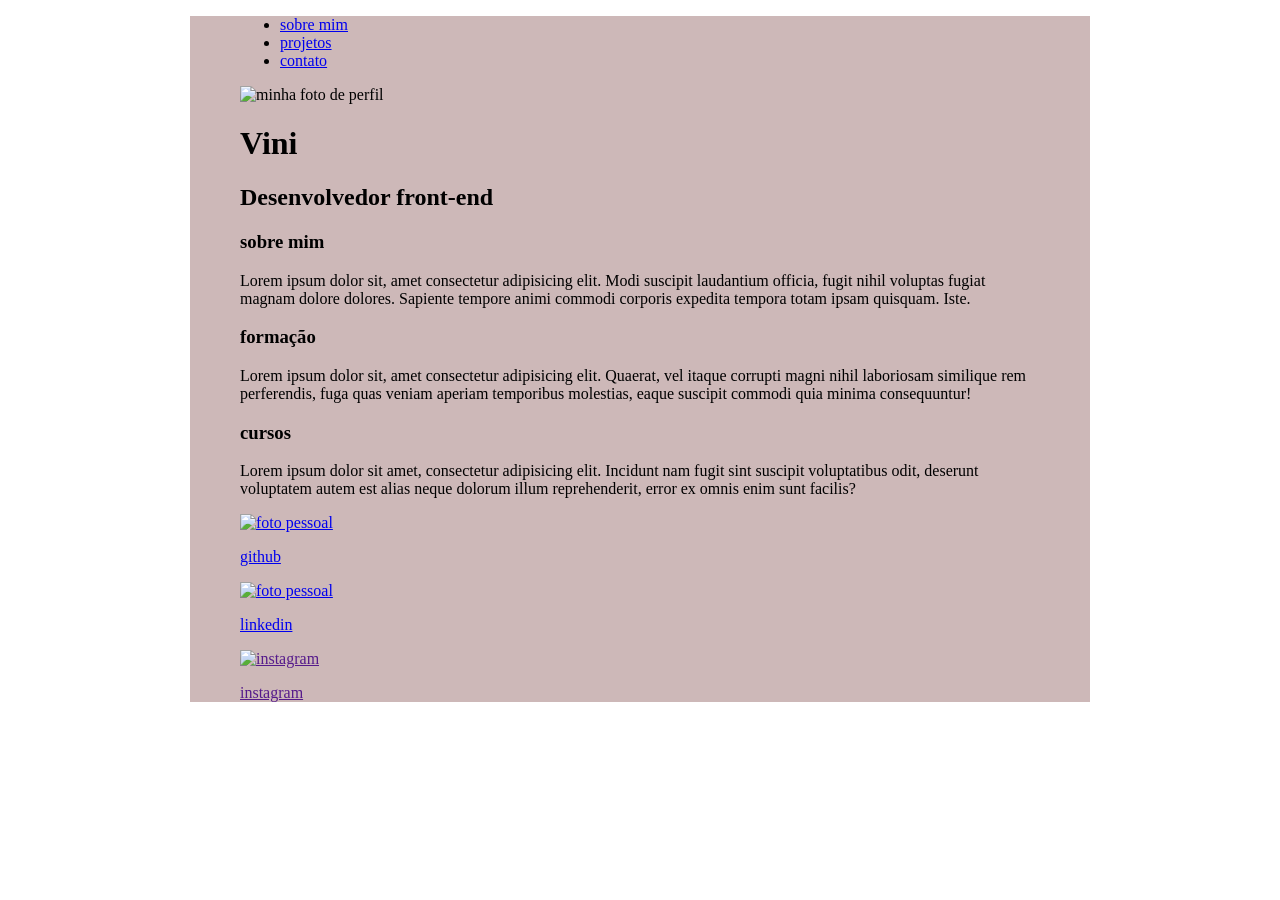
==== index.html @ 23522cec "aula dia 9" ====
<!DOCTYPE html>
<html lang="pt-br">
<head>
    <meta charset="UTF-8">
    <meta name="viewport" content="width=device-width, initial-scale=1.0">
    <title>meu portifólio</title>
<link rel="stylesheet" href="styles.css/style.css" />
</head>
<body>

    <div class="pagina">

        <nav>
            <ul class="menu-links">
                <li>
                    <a href="index.html">sobre mim</a>
                </li>
                <li>
                    <a href="projeto.html">projetos</a>
                </li>
                <li>
                    <a href="contato.html">contato</a>
                </li>
            </ul>
        </nav>
        
        <header id="cabeçalho-perfil">
            <div class="centralizado">
                <img src="" alt="minha foto de perfil">
            </div>
            <h1>Vini</h1>
            <H2>Desenvolvedor front-end</H2>
        </header>

        <main id="conteudo-principal">
            <section id="sobre mim">
                <h3>sobre mim</h3>
                <p>Lorem ipsum dolor sit, amet consectetur adipisicing elit. Modi suscipit laudantium officia, fugit nihil voluptas fugiat magnam dolore dolores. Sapiente tempore animi commodi corporis expedita tempora totam ipsam quisquam. Iste.</p>
            </section>
            <section id="formacao">
                <h3>formação</h3>
                <p>Lorem ipsum dolor sit, amet consectetur adipisicing elit. Quaerat, vel itaque corrupti magni nihil laboriosam similique rem perferendis, fuga quas veniam aperiam temporibus molestias, eaque suscipit commodi quia minima consequuntur!</p>
            </section>
            <section>
            <h3>cursos</h3>
            <p>Lorem ipsum dolor sit amet, consectetur adipisicing elit. Incidunt nam fugit sint suscipit voluptatibus odit, deserunt voluptatem autem est alias neque dolorum illum reprehenderit, error ex omnis enim sunt facilis?</p>
            </section>
            </main>

            <footer id="rodape-social">
                <a class="link-social" href="https://github.com/V1NN1B10" target="_blank" rel="noopener noreferrer">
                    <img src="" alt="foto pessoal">
                    <p>github</p>
                </a>
                  <a class="link-social" href="www.linkedin.com/in/viniciusalmeidareis" target="_blank" rel="noopener noreferrer">
                    <img src="" alt="foto pessoal">
                    <p>linkedin</p>
                </a>
                  <a class="link-social" href="" target="_blank" rel="noopener noreferrer">
                    <img src="" alt="instagram">
                    <p>instagram</p>
                </a>
            </footer>
    </div>  
</body>
</html>
---- styles.css/style.css ----
/*variaveis globais*/

:root{
    --cor-fundo:#0d0d0d;
    --cor-texto:#f2f2f2;
    --texto-suave:#b3b3b3;
    --cor-destaque:#5BBE42;
    --cor-destaque-escuro: #3f8c2e;
    --cor-borda: #2a2a2a;
    --fonte-principal: 'Poppins', Arial, Helvetica, sans-serif;
    --raio-padrao: 10px;
    --espaco-padrao: 16px;
    --transicao-padrao: 02.s ease-in-out;
}

@import url('https://fonts.googleapis.com/css2?family=Poppins:wght@400;500;600;700&display=swap');

*{
    box-sizing: border-box;
}

/*ESTILIZANDO O INDEX*/
.pagina{
    width: 900px;
    margin: 0 auto;
    padding: 0 50px;
    background-color: #cdb8b8;
}
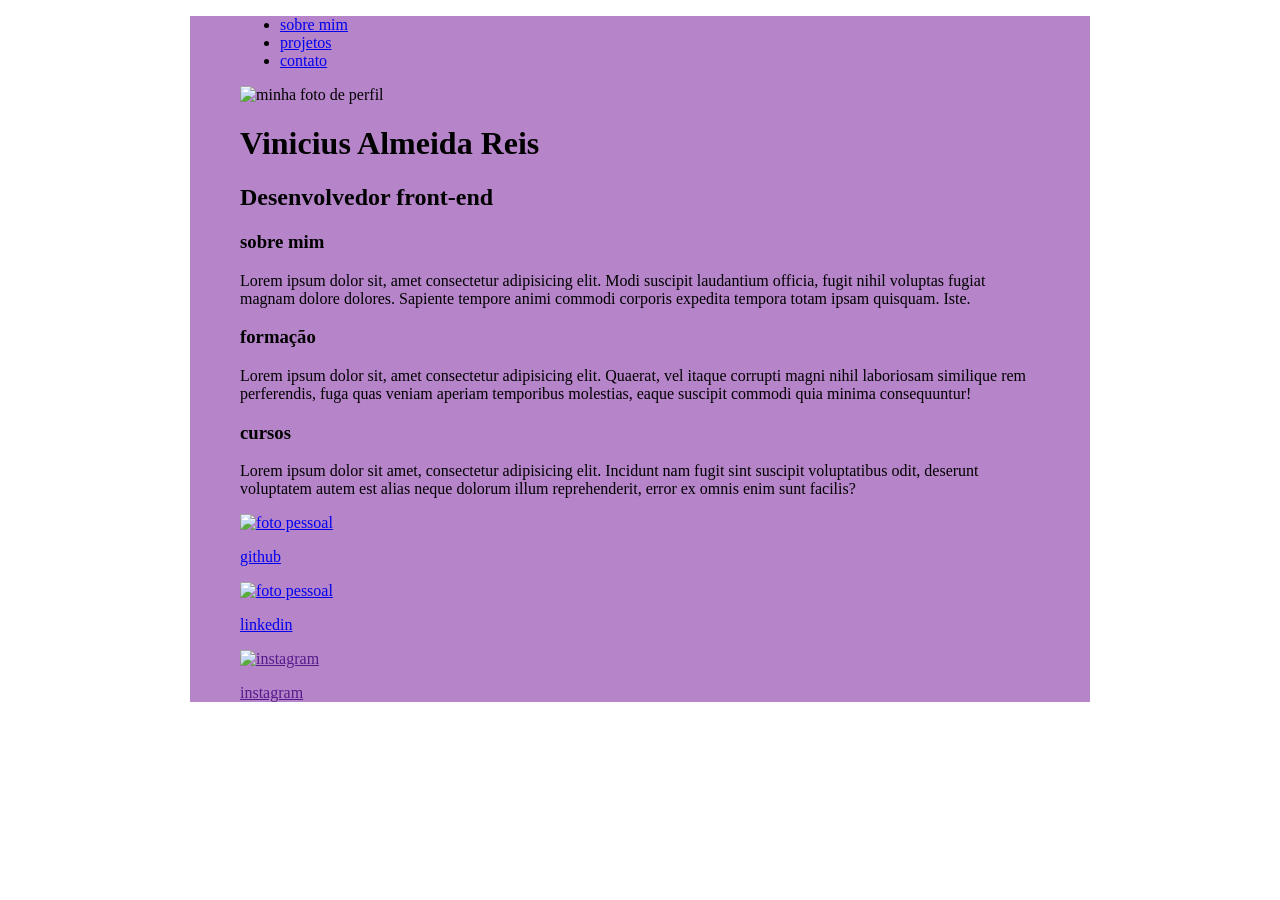
==== commit 7f8a83ac: "save" ====
--- a/index.html
+++ b/index.html
@@ -28,7 +28,7 @@
             <div class="centralizado">
                 <img src="" alt="minha foto de perfil">
             </div>
-            <h1>Vini</h1>
+            <h1>Vinicius Almeida Reis</h1>
             <H2>Desenvolvedor front-end</H2>
         </header>
 
@@ -57,7 +57,7 @@
                     <p>linkedin</p>
                 </a>
                   <a class="link-social" href="" target="_blank" rel="noopener noreferrer">
-                    <img src="" alt="instagram">
+                    <img src="https://www.instagram.com/viniciusalmeida_?stkn=OHRjYW90MHVjejIx&utm_source=qr" alt="instagram">
                     <p>instagram</p>
                 </a>
             </footer>
--- a/styles.css/style.css
+++ b/styles.css/style.css
@@ -24,5 +24,5 @@
     width: 900px;
     margin: 0 auto;
     padding: 0 50px;
-    background-color: #cdb8b8;
+    background-color: #8634a69a;
 }
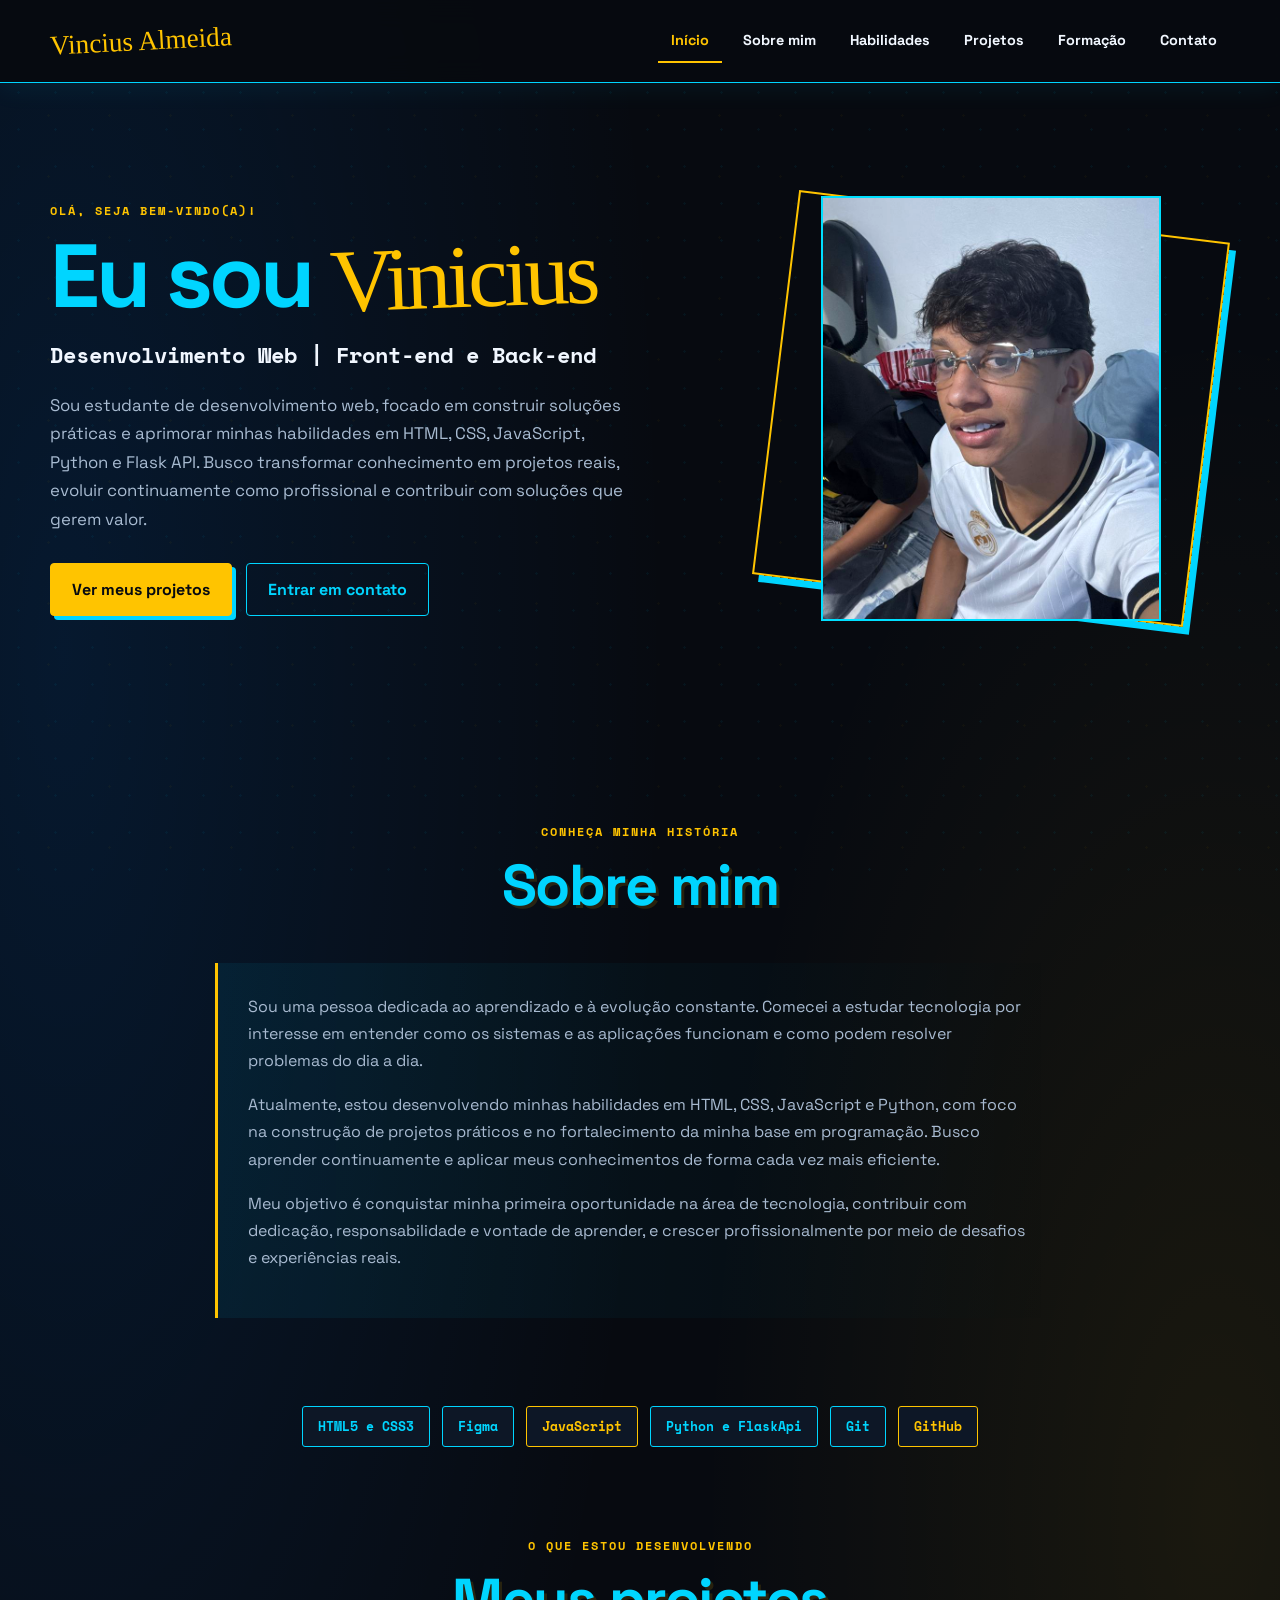
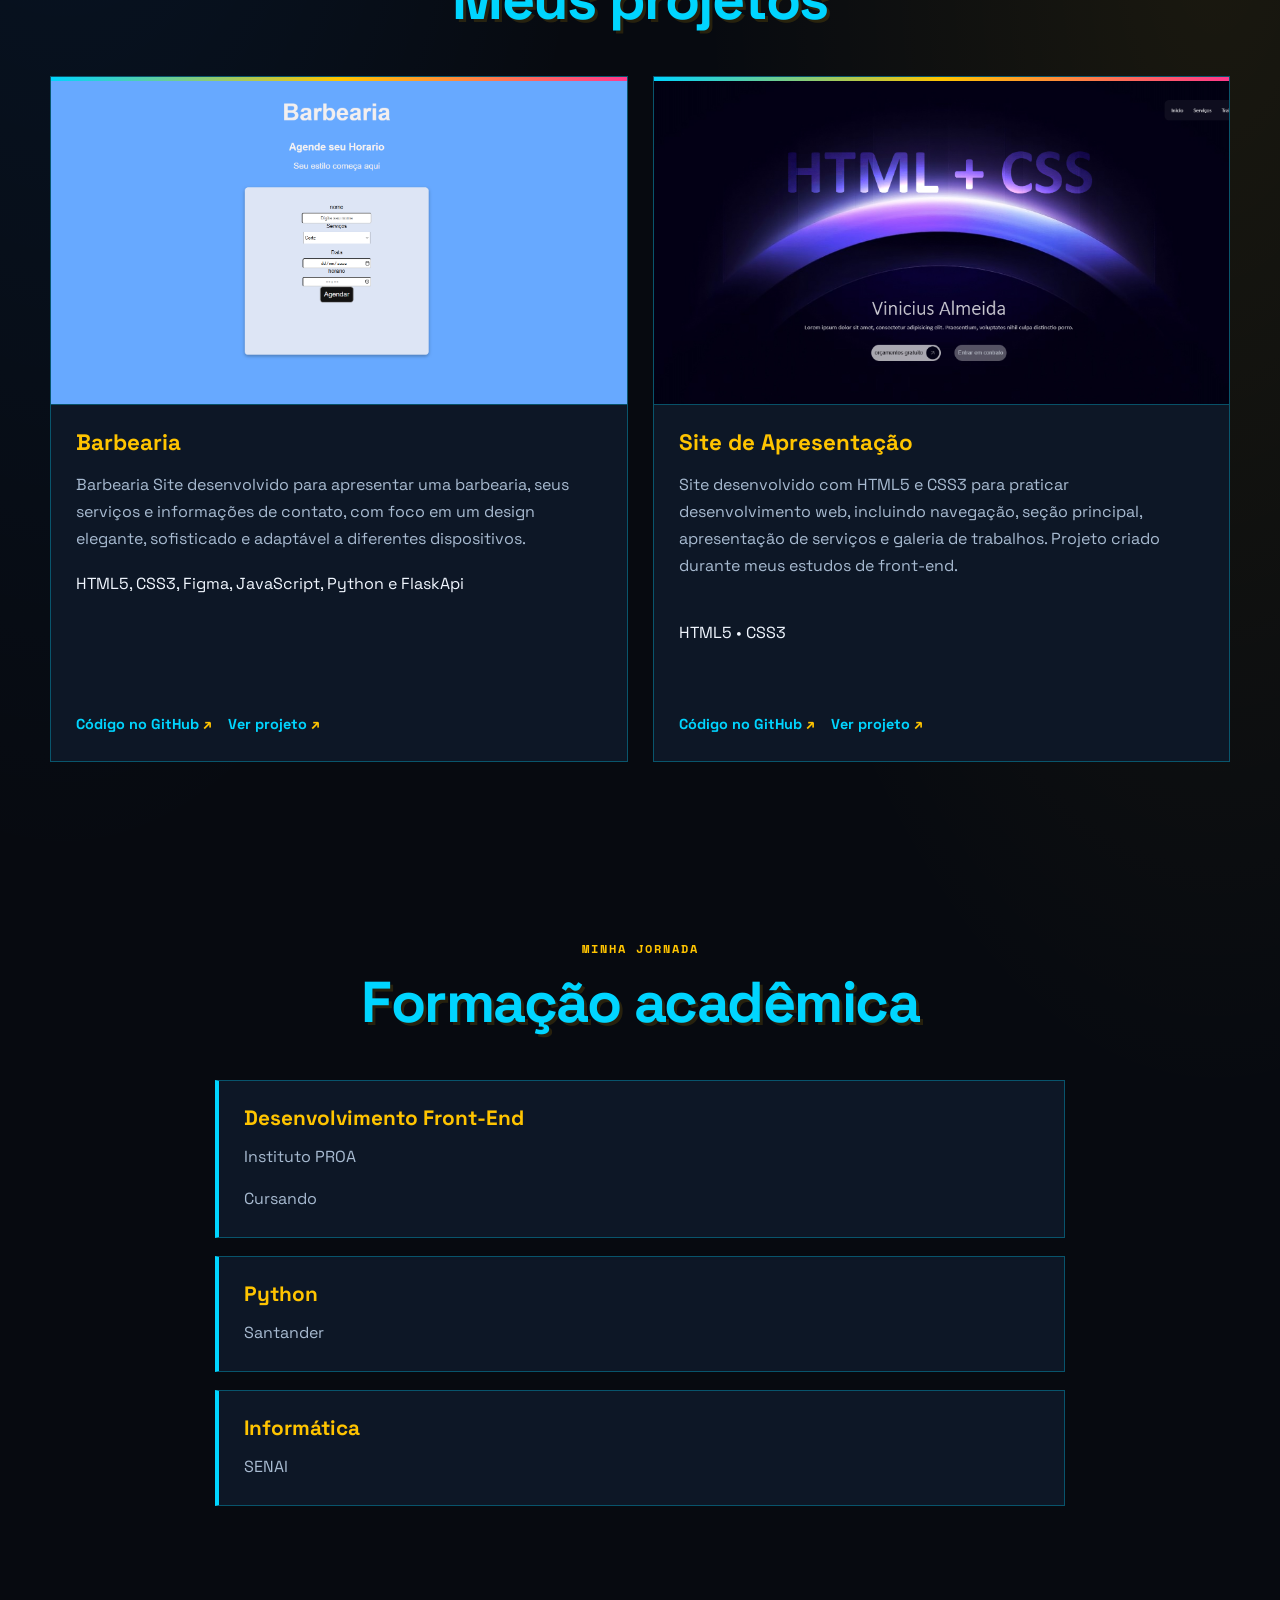
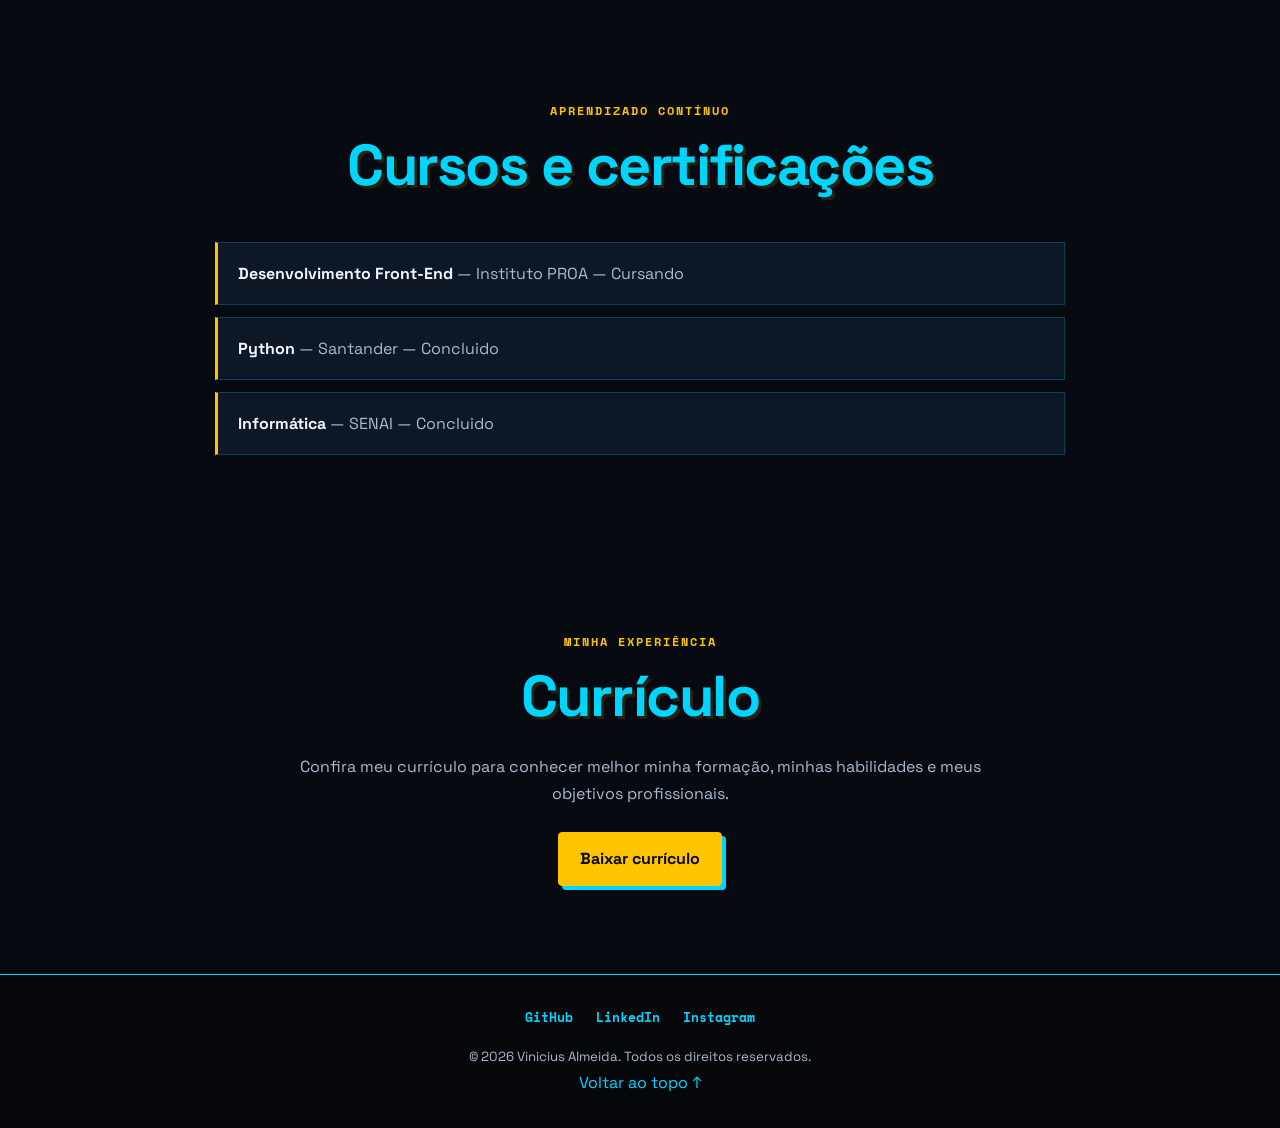
==== commit 0b2e016d: "Atualiza portfolio e formulario de contato" ====
--- a/index.html
+++ b/index.html
@@ -1,66 +1,353 @@
 <!DOCTYPE html>
-<html lang="pt-br">
+<html lang="pt-BR">
+
 <head>
     <meta charset="UTF-8">
     <meta name="viewport" content="width=device-width, initial-scale=1.0">
-    <title>meu portifólio</title>
-<link rel="stylesheet" href="styles.css/style.css" />
+
+    <meta name="description" content="Portfólio pessoal de [SEU NOME], estudante e desenvolvedor de tecnologia.">
+
+    <title>Vinicius Almeida | Portfólio</title>
+
+    <link rel="stylesheet" href="./styles/style.css">
+    <link rel="icon" type="image/png" href="./styles/auto-confianca.png">
 </head>
-<body>
-
-    <div class="pagina">
-
-        <nav>
-            <ul class="menu-links">
+
+<body id="top">
+
+    <!-- Cabeçalho e navegação -->
+    <header class="cabecalho">
+
+        <nav class="navegacao" aria-label="Navegação principal">
+
+            <a href="index.html" class="logo">
+                Vincius Almeida
+            </a>
+
+            <ul class="menu-navegacao">
+                <li><a href="index.html" aria-current="page">Início</a></li>
+                <li><a href="#sobre-mim">Sobre mim</a></li>
+                <li><a href="#habilidades">Habilidades</a></li>
+                <li><a href="#projetos">Projetos</a></li>
+                <li><a href="#formacao">Formação</a></li>
+                <li><a href="contato.html">Contato</a></li>
+            </ul>
+
+        </nav>
+
+    </header>
+
+    <!-- Conteúdo principal -->
+    <main>
+
+        <!-- Apresentação -->
+        <section class="apresentacao" id="inicio">
+
+            <div class="apresentacao-texto">
+
+                <p class="subtitulo">OLÁ, SEJA BEM-VINDO(A)!</p>
+
+                <h1>
+                    Eu sou <span>Vinicius</span>
+                </h1>
+
+                <h2>
+                    Desenvolvimento Web | Front-end e Back-end
+                </h2>
+
+                <p class="descricao">
+
+                <p class="descricao">
+                    Sou estudante de desenvolvimento web, focado em construir
+                    soluções práticas e aprimorar minhas habilidades em
+                    HTML, CSS, JavaScript, Python e Flask API. Busco transformar
+                    conhecimento em projetos reais, evoluir continuamente
+                    como profissional e contribuir com soluções que gerem valor.
+                </p>
+
+                </p>
+
+                <div class="botoes-apresentacao">
+
+                    <a href="https://github.com/V1NN1B10" class="botao botao-principal">
+                        Ver meus projetos
+                    </a>
+
+                    <a href="contato.html" class="botao botao-secundario">
+                        Entrar em contato
+                    </a>
+
+                </div>
+
+            </div>
+
+            <div class="apresentacao-imagem">
+
+                <img src="./styles/WhatsApp Image 2026-10-22 at 12.59.56.jpeg" alt="Foto de perfil do Vinicius"
+                    class="foto-perfil">
+
+            </div>
+
+        </section>
+
+        <!-- Sobre mim -->
+        <section class="secao" id="sobre-mim">
+
+            <div class="titulo-secao">
+                <p class="subtitulo">CONHEÇA MINHA HISTÓRIA</p>
+                <h2>Sobre mim</h2>
+            </div>
+
+
+            <div class="sobre-conteudo">
+
+                <p>
+                    Sou uma pessoa dedicada ao aprendizado e à evolução
+                    constante. Comecei a estudar tecnologia por interesse
+                    em entender como os sistemas e as aplicações funcionam
+                    e como podem resolver problemas do dia a dia.
+                </p>
+
+                <p>
+                    Atualmente, estou desenvolvendo minhas habilidades em
+                    HTML, CSS, JavaScript e Python, com foco na construção
+                    de projetos práticos e no fortalecimento da minha base
+                    em programação. Busco aprender continuamente e aplicar
+                    meus conhecimentos de forma cada vez mais eficiente.
+                </p>
+
+                <p>
+                    Meu objetivo é conquistar minha primeira oportunidade
+                    na área de tecnologia, contribuir com dedicação,
+                    responsabilidade e vontade de aprender, e crescer
+                    profissionalmente por meio de desafios e experiências
+                    reais.
+                </p>
+
+            </div>
+
+
+        </section>
+
+        <!-- Habilidades -->
+
+        <div class="container-skills">
+
+            <span class="skill-tag">HTML5 e CSS3</span>
+            <span class="skill-tag">Figma</span>
+            <span class="skill-tag">JavaScript</span>
+            <span class="skill-tag">Python e FlaskApi</span>
+            <span class="skill-tag">Git</span>
+            <span class="skill-tag">GitHub</span>
+
+        </div>
+
+
+        <!-- Projetos -->
+        <section class="secao" id="projetos">
+
+            <div class="titulo-secao">
+                <p class="subtitulo">O QUE ESTOU DESENVOLVENDO</p>
+                <h2>Meus projetos</h2>
+            </div>
+
+            <div class="container-projetos">
+
+                <!-- Projeto 1 -->
+                <article class="card-projeto">
+
+                    <img src="./styles/Captura de tela 2026-10-22 140112.png" alt="Imagem do projeto 1"
+                        class="imagem-projeto">
+
+                    <div class="conteudo-projeto">
+
+                        <h3>Barbearia</h3>
+
+                        <p>
+                            Barbearia
+
+                            Site desenvolvido para apresentar uma barbearia, seus serviços e informações de contato, com
+                            foco em um design elegante, sofisticado e adaptável a diferentes dispositivos.
+                        </p>
+
+                        <p class="tecnologias-projeto">
+                            HTML5, CSS3, Figma, JavaScript, Python e FlaskApi
+                        </p>
+
+                        <div class="links-projeto">
+
+                            <a href="https://github.com/V1NN1B10/projeto_barbearia" target="_blank"
+                                rel="noopener noreferrer">
+                                Código no GitHub
+                            </a>
+
+                            <a href="https://v1nn1b10.github.io/projeto_barbearia/" target="_blank"
+                                rel="noopener noreferrer">
+                                Ver projeto
+                            </a>
+
+                        </div>
+
+                    </div>
+
+                </article>
+
+                <!-- Projeto 2 -->
+                <article class="card-projeto">
+
+                    <img src="./styles/Captura de tela 2026-10-22 133451.png" alt="Imagem do projeto 2"
+                        class="imagem-projeto">
+
+                    <div class="conteudo-projeto">
+
+                        <h3>Site de Apresentação</h3>
+
+                        <p>
+                            Site desenvolvido com HTML5 e CSS3 para praticar desenvolvimento web, incluindo navegação,
+                            seção principal, apresentação de serviços e galeria de trabalhos. Projeto criado durante
+                            meus estudos de front-end.
+                        </p>
+
+                        <p class="tecnologias-projeto">
+                        <p class="tecnologias-projeto">
+                            HTML5 • CSS3
+                        </p>
+                        </p>
+
+                        <div class="links-projeto">
+
+                            <a href="https://github.com/V1NN1B10/projeto-web/tree/main" target="_blank"
+                                rel="noopener noreferrer">
+                                Código no GitHub
+                            </a>
+
+                            <a href="https://v1nn1b10.github.io/projeto-web/" target="_blank" rel="noopener noreferrer">
+                                Ver projeto
+                            </a>
+
+                        </div>
+
+                    </div>
+
+                </article>
+
+            </div>
+
+        </section>
+
+        <!-- Formação -->
+        <section class="secao" id="formacao">
+
+            <div class="titulo-secao">
+                <p class="subtitulo">MINHA JORNADA</p>
+                <h2>Formação acadêmica</h2>
+            </div>
+
+            <div class="card-informacao">
+                <h3>Desenvolvimento Front-End</h3>
+                <p>Instituto PROA</p>
+                <p>Cursando</p>
+            </div>
+
+            <div class="card-informacao">
+                <h3>Python</h3>
+                <p>Santander</p>
+            </div>
+
+            <div class="card-informacao">
+                <h3>Informática</h3>
+                <p>SENAI</p>
+            </div>
+
+        </section>
+
+        <!-- Cursos -->
+        <section class="secao" id="cursos">
+
+            <div class="titulo-secao">
+                <p class="subtitulo">APRENDIZADO CONTÍNUO</p>
+                <h2>Cursos e certificações</h2>
+            </div>
+
+            <ul class="lista-cursos">
+
                 <li>
-                    <a href="index.html">sobre mim</a>
+                    <strong>Desenvolvimento Front-End</strong>
+                    — Instituto PROA — Cursando
                 </li>
+
                 <li>
-                    <a href="projeto.html">projetos</a>
+                    <strong>Python</strong>
+                    — Santander — Concluido
                 </li>
+
                 <li>
-                    <a href="contato.html">contato</a>
+                    <strong>Informática</strong>
+                    — SENAI — Concluido
                 </li>
+
             </ul>
-        </nav>
-        
-        <header id="cabeçalho-perfil">
-            <div class="centralizado">
-                <img src="" alt="minha foto de perfil">
-            </div>
-            <h1>Vinicius Almeida Reis</h1>
-            <H2>Desenvolvedor front-end</H2>
-        </header>
-
-        <main id="conteudo-principal">
-            <section id="sobre mim">
-                <h3>sobre mim</h3>
-                <p>Lorem ipsum dolor sit, amet consectetur adipisicing elit. Modi suscipit laudantium officia, fugit nihil voluptas fugiat magnam dolore dolores. Sapiente tempore animi commodi corporis expedita tempora totam ipsam quisquam. Iste.</p>
-            </section>
-            <section id="formacao">
-                <h3>formação</h3>
-                <p>Lorem ipsum dolor sit, amet consectetur adipisicing elit. Quaerat, vel itaque corrupti magni nihil laboriosam similique rem perferendis, fuga quas veniam aperiam temporibus molestias, eaque suscipit commodi quia minima consequuntur!</p>
-            </section>
-            <section>
-            <h3>cursos</h3>
-            <p>Lorem ipsum dolor sit amet, consectetur adipisicing elit. Incidunt nam fugit sint suscipit voluptatibus odit, deserunt voluptatem autem est alias neque dolorum illum reprehenderit, error ex omnis enim sunt facilis?</p>
-            </section>
-            </main>
-
-            <footer id="rodape-social">
-                <a class="link-social" href="https://github.com/V1NN1B10" target="_blank" rel="noopener noreferrer">
-                    <img src="" alt="foto pessoal">
-                    <p>github</p>
-                </a>
-                  <a class="link-social" href="www.linkedin.com/in/viniciusalmeidareis" target="_blank" rel="noopener noreferrer">
-                    <img src="" alt="foto pessoal">
-                    <p>linkedin</p>
-                </a>
-                  <a class="link-social" href="" target="_blank" rel="noopener noreferrer">
-                    <img src="https://www.instagram.com/viniciusalmeida_?stkn=OHRjYW90MHVjejIx&utm_source=qr" alt="instagram">
-                    <p>instagram</p>
-                </a>
-            </footer>
-    </div>  
+
+        </section>
+
+        <!-- Currículo -->
+        <section class="secao secao-curriculo" id="curriculo">
+
+            <div class="titulo-secao">
+                <p class="subtitulo">MINHA EXPERIÊNCIA</p>
+                <h2>Currículo</h2>
+            </div>
+
+            <p>
+                Confira meu currículo para conhecer melhor minha formação,
+                minhas habilidades e meus objetivos profissionais.
+            </p>
+
+            <a href="https://drive.google.com/file/d/1IMDZjPmses2p5Xe11gBIuO6k8QJGyZNP/view?usp=sharing" class="botao botao-principal" download>
+                Baixar currículo
+            </a>
+
+        </section>
+
+    </main>
+
+    <!-- Rodapé -->
+    <footer class="rodape">
+
+        <div class="redes-sociais">
+
+            <a href="https://github.com/V1NN1B10" target="_blank" rel="noopener noreferrer">
+                GitHub
+            </a>
+
+
+            <a href="https://www.linkedin.com/in/vinnib10/" target="_blank" rel="noopener noreferrer">
+                LinkedIn
+            </a>
+
+
+            <a href="https://www.instagram.com/viniciusalmeida_/" target="_blank" rel="noopener noreferrer">
+                Instagram
+            </a>
+
+        </div>
+
+        <p>
+            &copy; <span id="ano-atual"></span> Vinicius Almeida.
+            Todos os direitos reservados.
+        </p>
+
+        <a href="#top" class="btn-topo">
+            Voltar ao topo ↑
+        </a>
+
+    </footer>
+
+    <script>
+        document.getElementById("ano-atual").textContent =
+            new Date().getFullYear();
+    </script>
+
 </body>
+
 </html>
--- a/styles/style.css
+++ b/styles/style.css
@@ -0,0 +1,921 @@
+
+/* ==========================================
+   VINI ALMEIDA — MANGO LOCO EDITION
+   Street art + cyberpunk + personalidade
+========================================== */
+
+@import url('https://fonts.googleapis.com/css2?family=Permanent+Marker&family=Space+Grotesk:wght@400;500;600;700&family=Space+Mono:wght@400;700&display=swap');
+
+:root {
+    --dark: #070A10;
+    --dark-2: #0B1220;
+    --panel: #0D1726;
+    --panel-hover: #12243A;
+
+    --blue: #00D5FF;
+    --blue-dark: #007DFF;
+    --mango: #FFC400;
+    --mango-light: #FFE477;
+    --pink: #FF398B;
+
+    --white: #F1F7FF;
+    --muted: #A8BBD1;
+    --border: rgba(0, 213, 255, .32);
+
+    --font-main: 'Space Grotesk', sans-serif;
+    --font-code: 'Space Mono', monospace;
+    --font-art: 'Permanent Marker', cursive;
+
+    --max-width: 1180px;
+    --radius: 12px;
+    --transition: .25s ease;
+}
+
+/* BASE */
+
+* {
+    box-sizing: border-box;
+    margin: 0;
+    padding: 0;
+}
+
+html {
+    scroll-behavior: smooth;
+    scroll-padding-top: 110px;
+}
+
+body {
+    min-height: 100vh;
+    overflow-x: hidden;
+    background:
+        radial-gradient(ellipse at 5% 15%, rgba(0, 125, 255, .13), transparent 35%),
+        radial-gradient(ellipse at 95% 35%, rgba(255, 196, 0, .08), transparent 30%),
+        var(--dark);
+    color: var(--white);
+    font-family: var(--font-main);
+    line-height: 1.7;
+    position: relative;
+}
+
+/* Textura gráfica de fundo */
+body::before {
+    content: "";
+    position: fixed;
+    inset: 0;
+    z-index: -1;
+    pointer-events: none;
+    background-image:
+        radial-gradient(circle, rgba(0, 213, 255, .35) 1px, transparent 1.5px),
+        radial-gradient(circle, rgba(255, 196, 0, .25) 1px, transparent 1.5px);
+    background-size: 37px 37px, 61px 61px;
+    background-position: 0 0, 18px 24px;
+    opacity: .15;
+}
+
+::selection {
+    background: var(--mango);
+    color: var(--dark);
+}
+
+img {
+    display: block;
+    max-width: 100%;
+}
+
+a {
+    color: var(--blue);
+    text-decoration: none;
+    transition: color var(--transition), background var(--transition),
+                border-color var(--transition), transform var(--transition);
+}
+
+a:hover {
+    color: var(--mango);
+}
+
+button,
+input,
+textarea {
+    font: inherit;
+}
+
+button {
+    cursor: pointer;
+}
+
+ul {
+    list-style: none;
+}
+
+:focus-visible {
+    outline: 3px solid var(--mango);
+    outline-offset: 4px;
+}
+
+p {
+    overflow-wrap: anywhere;
+}
+
+main {
+    width: 100%;
+}
+
+/* CABEÇALHO */
+
+.cabecalho {
+    position: sticky;
+    top: 0;
+    z-index: 100;
+    background: rgba(7, 10, 16, .93);
+    border-bottom: 1px solid var(--blue);
+    box-shadow: 0 4px 28px rgba(0, 213, 255, .08);
+    backdrop-filter: blur(14px);
+    -webkit-backdrop-filter: blur(14px);
+}
+
+.navegacao {
+    width: min(calc(100% - 40px), var(--max-width));
+    min-height: 82px;
+    margin: auto;
+    display: flex;
+    justify-content: space-between;
+    align-items: center;
+    gap: 25px;
+}
+
+.logo {
+    color: var(--mango);
+    font-family: var(--font-art);
+    font-size: 1.7rem;
+    transform: rotate(-3deg);
+    white-space: nowrap;
+}
+
+.logo:hover {
+    color: var(--blue);
+    text-shadow: 0 0 18px rgba(0, 213, 255, .5);
+}
+
+.menu-navegacao {
+    display: flex;
+    flex-wrap: wrap;
+    align-items: center;
+    justify-content: flex-end;
+    gap: 8px;
+}
+
+.menu-navegacao a {
+    display: block;
+    padding: 9px 13px;
+    color: var(--white);
+    font-size: .9rem;
+    font-weight: 700;
+    border-bottom: 2px solid transparent;
+}
+
+.menu-navegacao a:hover,
+.menu-navegacao a[aria-current="page"] {
+    color: var(--mango);
+    border-color: var(--mango);
+}
+
+/* TÍTULOS */
+
+.secao {
+    width: min(calc(100% - 40px), var(--max-width));
+    margin-inline: auto;
+    padding: 88px 0;
+    position: relative;
+}
+
+.titulo-secao {
+    max-width: 800px;
+    margin: 0 auto 45px;
+    text-align: center;
+}
+
+.subtitulo {
+    margin-bottom: 12px;
+    color: var(--mango);
+    font-family: var(--font-code);
+    font-size: .78rem;
+    font-weight: 700;
+    letter-spacing: 2px;
+    text-transform: uppercase;
+}
+
+.titulo-secao h1,
+.titulo-secao h2 {
+    margin-bottom: 17px;
+    color: var(--blue);
+    font-size: clamp(2.1rem, 5vw, 3.6rem);
+    line-height: 1.1;
+    letter-spacing: -1.5px;
+    text-shadow: 3px 3px 0 rgba(255, 196, 0, .13);
+}
+
+.titulo-secao > p:not(.subtitulo) {
+    color: var(--muted);
+}
+
+h1,
+h2,
+h3 {
+    line-height: 1.2;
+}
+
+h3 {
+    margin-bottom: 12px;
+    color: var(--mango);
+    font-size: 1.3rem;
+}
+
+p + p {
+    margin-top: 15px;
+}
+
+/* APRESENTAÇÃO PRINCIPAL */
+
+.apresentacao {
+    width: min(calc(100% - 40px), var(--max-width));
+    min-height: 650px;
+    margin: auto;
+    padding: 75px 0;
+    display: grid;
+    grid-template-columns: 1.15fr .85fr;
+    align-items: center;
+    gap: 55px;
+}
+
+.apresentacao-texto {
+    max-width: 700px;
+}
+
+.apresentacao-texto .subtitulo {
+    color: var(--mango);
+}
+
+.apresentacao-texto h1 {
+    margin-bottom: 22px;
+    color: var(--blue);
+    font-size: clamp(3.1rem, 7vw, 6rem);
+    line-height: .98;
+    letter-spacing: -4px;
+    overflow-wrap: anywhere;
+}
+
+.apresentacao-texto h1 span {
+    display: inline-block;
+    color: var(--mango);
+    font-family: var(--font-art);
+    font-weight: 400;
+    transform: rotate(-2deg);
+}
+
+.apresentacao-texto h2 {
+    margin-bottom: 22px;
+    color: var(--white);
+    font-family: var(--font-code);
+    font-size: clamp(1rem, 2.2vw, 1.35rem);
+}
+
+.descricao {
+    max-width: 580px;
+    color: var(--muted);
+    font-size: 1.05rem;
+}
+
+.apresentacao-imagem {
+    display: flex;
+    justify-content: center;
+    align-items: center;
+    position: relative;
+}
+
+.apresentacao-imagem::before {
+    content: "";
+    position: absolute;
+    width: 90%;
+    height: 90%;
+    border: 2px solid var(--mango);
+    transform: rotate(7deg);
+    box-shadow: 7px 7px 0 var(--blue);
+}
+
+.foto-perfil {
+    width: min(100%, 340px);
+    aspect-ratio: 4 / 5;
+    position: relative;
+    z-index: 1;
+    object-fit: cover;
+    object-position: center;
+    border: 2px solid var(--blue);
+    background: var(--panel);
+    filter: saturate(1.12) contrast(1.05);
+}
+
+/* BOTÕES */
+
+.botoes-apresentacao {
+    display: flex;
+    flex-wrap: wrap;
+    gap: 14px;
+    margin-top: 30px;
+}
+
+.botao {
+    min-height: 48px;
+    display: inline-flex;
+    justify-content: center;
+    align-items: center;
+    padding: 12px 21px;
+    border: 1px solid var(--blue);
+    border-radius: 4px;
+    font-weight: 700;
+    text-align: center;
+    transition: var(--transition);
+}
+
+.botao:hover {
+    transform: translate(-2px, -3px);
+}
+
+.botao-principal {
+    color: var(--dark);
+    background: var(--mango);
+    border-color: var(--mango);
+    box-shadow: 4px 4px 0 var(--blue);
+}
+
+.botao-principal:hover {
+    color: var(--dark);
+    background: var(--mango-light);
+    box-shadow: 6px 6px 0 var(--blue);
+}
+
+.botao-secundario {
+    color: var(--blue);
+    background: transparent;
+    border-color: var(--blue);
+}
+
+.botao-secundario:hover {
+    color: var(--dark);
+    background: var(--blue);
+}
+
+/* SOBRE MIM */
+
+.sobre-conteudo {
+    max-width: 850px;
+    margin: auto;
+    padding: 30px;
+    color: var(--muted);
+    border-left: 3px solid var(--mango);
+    background: linear-gradient(90deg, rgba(0, 213, 255, .07), transparent);
+}
+
+.sobre-conteudo p {
+    margin-bottom: 17px;
+}
+
+/* HABILIDADES */
+
+.container-skills {
+    display: flex;
+    justify-content: center;
+    flex-wrap: wrap;
+    gap: 12px;
+}
+
+.skill-tag {
+    display: inline-flex;
+    justify-content: center;
+    align-items: center;
+    padding: 8px 15px;
+    color: var(--blue);
+    background: var(--panel);
+    border: 1px solid var(--blue);
+    border-radius: 3px;
+    font-family: var(--font-code);
+    font-size: .82rem;
+    font-weight: 700;
+    transition: var(--transition);
+}
+
+.skill-tag:nth-child(3n) {
+    color: var(--mango);
+    border-color: var(--mango);
+}
+
+.skill-tag:hover {
+    color: var(--dark);
+    background: var(--blue);
+    transform: rotate(-2deg) translateY(-3px);
+}
+
+/* PROJETOS */
+
+.container-projetos,
+.lista-projetos {
+    display: grid;
+    grid-template-columns: repeat(2, minmax(0, 1fr));
+    gap: 25px;
+}
+
+.card-projeto {
+    min-width: 0;
+    overflow: hidden;
+    display: flex;
+    flex-direction: column;
+    background: var(--panel);
+    border: 1px solid var(--border);
+    position: relative;
+    transition: var(--transition);
+}
+
+.card-projeto::before {
+    content: "";
+    height: 4px;
+    width: 100%;
+    background: linear-gradient(90deg, var(--blue), var(--mango), var(--pink));
+}
+
+.card-projeto:hover {
+    border-color: var(--mango);
+    transform: translateY(-6px) rotate(-.3deg);
+    box-shadow: 7px 7px 0 rgba(0, 213, 255, .18);
+}
+
+.imagem-projeto {
+    width: 100%;
+    aspect-ratio: 16 / 9;
+    object-fit: cover;
+    background: var(--dark-2);
+    border-bottom: 1px solid var(--border);
+}
+
+.conteudo-projeto {
+    flex: 1;
+    display: flex;
+    flex-direction: column;
+    align-items: flex-start;
+    padding: 25px;
+}
+
+.conteudo-projeto h2,
+.conteudo-projeto h3 {
+    margin-bottom: 14px;
+    color: var(--mango);
+    font-size: 1.4rem;
+}
+
+.conteudo-projeto > p:not(.subtitulo):not(.tecnologias-projeto) {
+    margin-bottom: 18px;
+    color: var(--muted);
+}
+
+.tecnologias-projeto {
+    display: flex;
+    flex-wrap: wrap;
+    gap: 8px;
+    margin: 0 0 22px;
+}
+
+.tecnologias-projeto .skill-tag {
+    font-size: .73rem;
+    padding: 5px 9px;
+}
+
+.links-projeto {
+    display: flex;
+    flex-wrap: wrap;
+    gap: 16px;
+    margin-top: auto;
+    padding-top: 10px;
+}
+
+.links-projeto a,
+.card-contato a:not(.botao) {
+    font-size: .9rem;
+    font-weight: 700;
+    overflow-wrap: anywhere;
+}
+
+.links-projeto a::after {
+    content: " ↗";
+    color: var(--mango);
+}
+
+.lista-projetos .card-projeto {
+    width: 100%;
+}
+
+/* FORMAÇÃO E CURSOS */
+
+.card-informacao,
+.card-item {
+    max-width: 850px;
+    margin: 0 auto 18px;
+    padding: 25px;
+    background: var(--panel);
+    border: 1px solid var(--border);
+    border-left: 4px solid var(--blue);
+}
+
+.card-informacao p,
+.card-item p {
+    color: var(--muted);
+}
+
+.lista-cursos {
+    max-width: 850px;
+    margin: auto;
+    display: grid;
+    gap: 12px;
+}
+
+.lista-cursos li {
+    padding: 17px 20px;
+    color: var(--muted);
+    background: var(--panel);
+    border: 1px solid rgba(0, 213, 255, .22);
+    border-left: 3px solid var(--mango);
+}
+
+.lista-cursos strong {
+    color: var(--white);
+}
+
+/* CURRÍCULO */
+
+.secao-curriculo {
+    text-align: center;
+}
+
+.secao-curriculo > p {
+    max-width: 700px;
+    margin: 0 auto 25px;
+    color: var(--muted);
+}
+
+.secao-curriculo .titulo-secao {
+    margin-bottom: 25px;
+}
+
+/* CONTATO */
+
+.secao-contato {
+    min-height: 70vh;
+}
+
+.container-contato {
+    display: grid;
+    grid-template-columns: minmax(0, .9fr) minmax(0, 1.1fr);
+    align-items: start;
+    gap: 25px;
+}
+
+.informacoes-contato,
+.formulario-container {
+    min-width: 0;
+    padding: 28px;
+    background: var(--panel);
+    border: 1px solid var(--border);
+    box-shadow: 5px 5px 0 rgba(0, 125, 255, .08);
+}
+
+.informacoes-contato > h2,
+.formulario-container > h2 {
+    margin-bottom: 12px;
+    color: var(--mango);
+    font-size: 1.6rem;
+}
+
+.informacoes-contato > p,
+.formulario-container > p {
+    margin-bottom: 22px;
+    color: var(--muted);
+}
+
+.card-contato {
+    margin-top: 15px;
+    padding: 20px;
+    background: var(--dark);
+    border: 1px solid var(--border);
+}
+
+.card-contato h3 {
+    color: var(--blue);
+}
+
+.card-contato p {
+    margin-bottom: 14px;
+    color: var(--muted);
+}
+
+.card-contato .botao {
+    width: 100%;
+}
+
+/* FORMULÁRIO */
+
+.formulario-contato {
+    display: grid;
+    gap: 20px;
+}
+
+.campo-formulario {
+    display: flex;
+    flex-direction: column;
+    gap: 8px;
+}
+
+.campo-formulario label {
+    color: var(--mango);
+    font-weight: 700;
+}
+
+.campo-formulario input,
+.campo-formulario textarea {
+    width: 100%;
+    min-width: 0;
+    padding: 13px 15px;
+    color: var(--white);
+    background: var(--dark);
+    border: 1px solid #25415B;
+    border-radius: 4px;
+    outline: none;
+    transition: border-color var(--transition), box-shadow var(--transition);
+}
+
+.campo-formulario input::placeholder,
+.campo-formulario textarea::placeholder {
+    color: #788DA6;
+}
+
+.campo-formulario input:focus,
+.campo-formulario textarea:focus {
+    border-color: var(--blue);
+    box-shadow: 0 0 0 3px rgba(0, 213, 255, .13);
+}
+
+.campo-formulario textarea {
+    min-height: 150px;
+    resize: vertical;
+}
+
+.formulario-contato button {
+    width: 100%;
+}
+
+.status-formulario {
+    color: var(--mango);
+    overflow-wrap: anywhere;
+}
+
+/* Compatibilidade com o contato antigo */
+
+.card-whatsapp {
+    max-width: 500px;
+    margin: 0 auto 30px;
+    padding: 24px;
+    display: flex;
+    flex-direction: column;
+    align-items: center;
+    gap: 14px;
+    background: var(--panel);
+    border: 1px solid var(--blue);
+}
+
+.btn-whatsapp {
+    display: inline-block;
+    padding: 12px 20px;
+    color: var(--dark);
+    background: #27E88B;
+    font-weight: 700;
+}
+
+.btn-whatsapp:hover {
+    color: var(--dark);
+    background: #8AFFC0;
+}
+
+/* AGRADECIMENTO */
+
+.secao-agradecimento {
+    min-height: 70vh;
+    display: flex;
+    align-items: center;
+    justify-content: center;
+}
+
+.card-agradecimento {
+    width: min(100%, 760px);
+    padding: clamp(28px, 5vw, 55px);
+    text-align: center;
+    background: var(--panel);
+    border: 1px solid var(--blue);
+    box-shadow: 8px 8px 0 rgba(255, 196, 0, .2);
+}
+
+.icone-agradecimento {
+    width: 70px;
+    height: 70px;
+    margin: 0 auto 24px;
+    display: grid;
+    place-items: center;
+    color: var(--dark);
+    background: var(--mango);
+    border-radius: 50%;
+    font-size: 2rem;
+    font-weight: 800;
+}
+
+.card-agradecimento h1 {
+    margin-bottom: 20px;
+    color: var(--blue);
+    font-size: clamp(2rem, 5vw, 3rem);
+}
+
+.card-agradecimento > p:not(.subtitulo) {
+    color: var(--muted);
+}
+
+.card-agradecimento .botoes-apresentacao {
+    justify-content: center;
+}
+
+/* Compatibilidade com botão antigo */
+
+.btn-voltar {
+    display: inline-block;
+    margin-top: 20px;
+    padding: 12px 20px;
+    color: var(--dark);
+    background: var(--mango);
+    font-weight: 700;
+}
+
+.btn-voltar:hover {
+    color: var(--dark);
+    background: var(--mango-light);
+}
+
+/* RODAPÉ */
+
+.rodape {
+    margin-top: auto;
+    padding: 32px 20px;
+    text-align: center;
+    background: #05070B;
+    border-top: 1px solid var(--blue);
+}
+
+.redes-sociais {
+    display: flex;
+    flex-wrap: wrap;
+    justify-content: center;
+    gap: 23px;
+    margin-bottom: 18px;
+}
+
+.redes-sociais a {
+    font-family: var(--font-code);
+    font-size: .8rem;
+    font-weight: 700;
+}
+
+.rodape > p,
+.rodape-inferior p {
+    color: var(--muted);
+    font-size: .83rem;
+}
+
+.rodape-inferior {
+    width: min(100%, var(--max-width));
+    margin: auto;
+    display: flex;
+    flex-wrap: wrap;
+    align-items: center;
+    justify-content: space-between;
+    gap: 16px;
+}
+
+/* RESPONSIVIDADE */
+
+@media (max-width: 900px) {
+    .navegacao {
+        padding: 15px 0;
+        flex-direction: column;
+        gap: 10px;
+    }
+
+    .menu-navegacao {
+        justify-content: center;
+    }
+
+    .apresentacao {
+        grid-template-columns: 1fr .75fr;
+        gap: 30px;
+    }
+
+    .container-contato {
+        grid-template-columns: 1fr;
+    }
+
+    .secao {
+        padding: 65px 0;
+    }
+}
+
+@media (max-width: 600px) {
+    .navegacao {
+        width: calc(100% - 24px);
+    }
+
+    .menu-navegacao {
+        gap: 2px;
+    }
+
+    .menu-navegacao a {
+        padding: 7px 8px;
+        font-size: .78rem;
+    }
+
+    .apresentacao {
+        width: calc(100% - 36px);
+        min-height: auto;
+        grid-template-columns: 1fr;
+        gap: 42px;
+        padding: 55px 0;
+        text-align: center;
+    }
+
+    .apresentacao-texto h1 {
+        font-size: clamp(2.7rem, 12vw, 4.5rem);
+        letter-spacing: -2px;
+    }
+
+    .apresentacao-texto h2 {
+        font-size: 1rem;
+    }
+
+    .botoes-apresentacao {
+        justify-content: center;
+    }
+
+    .foto-perfil {
+        width: min(75%, 270px);
+    }
+
+    .secao {
+        width: calc(100% - 32px);
+        padding: 55px 0;
+    }
+
+    .titulo-secao h1,
+    .titulo-secao h2 {
+        font-size: 2.25rem;
+    }
+
+    .container-projetos,
+    .lista-projetos {
+        grid-template-columns: 1fr;
+    }
+
+    .conteudo-projeto {
+        padding: 21px;
+    }
+
+    .informacoes-contato,
+    .formulario-container {
+        padding: 20px;
+    }
+
+    .card-agradecimento {
+        padding: 28px 20px;
+    }
+
+    .card-agradecimento .botoes-apresentacao {
+        flex-direction: column;
+        align-items: stretch;
+    }
+
+    .rodape-inferior {
+        flex-direction: column;
+        justify-content: center;
+        text-align: center;
+    }
+}
+
+/* ACESSIBILIDADE */
+
+@media (prefers-reduced-motion: reduce) {
+    *,
+    *::before,
+    *::after {
+        scroll-behavior: auto !important;
+        transition-duration: .01ms !important;
+    }
+}
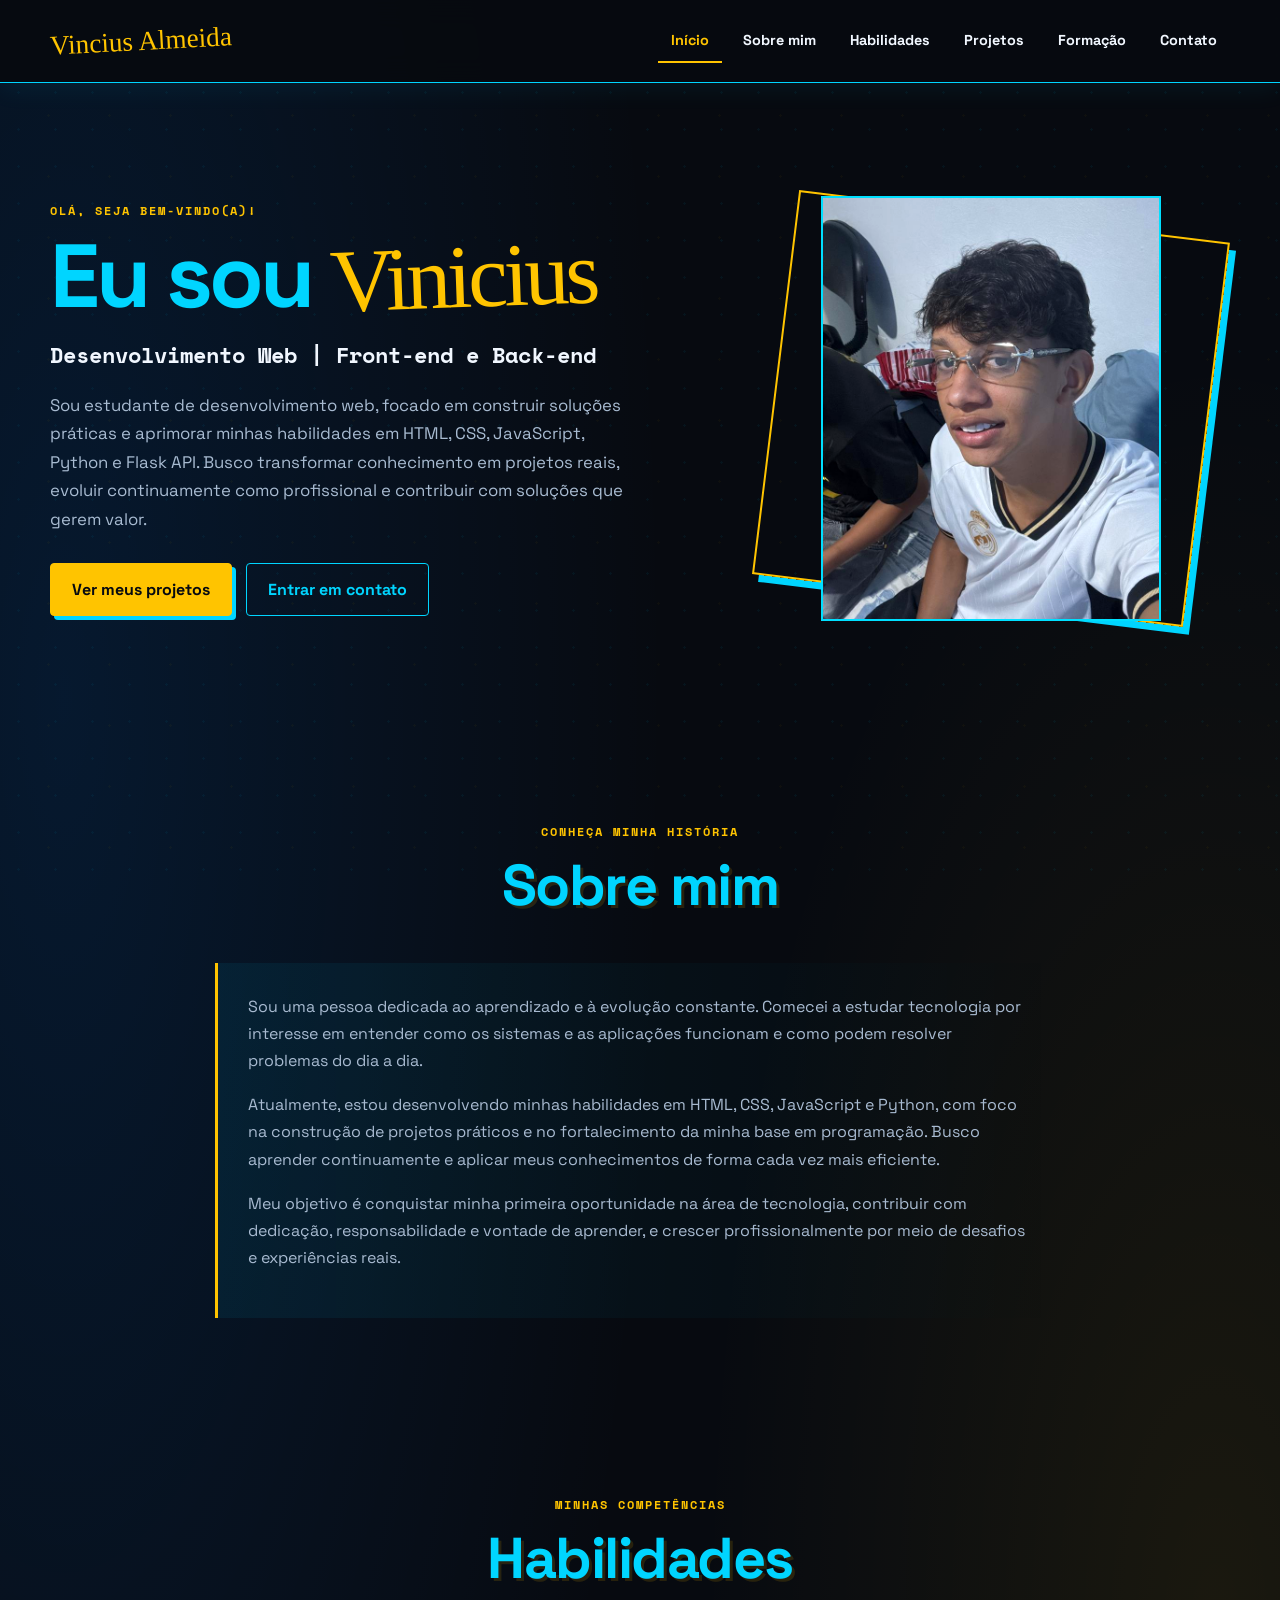
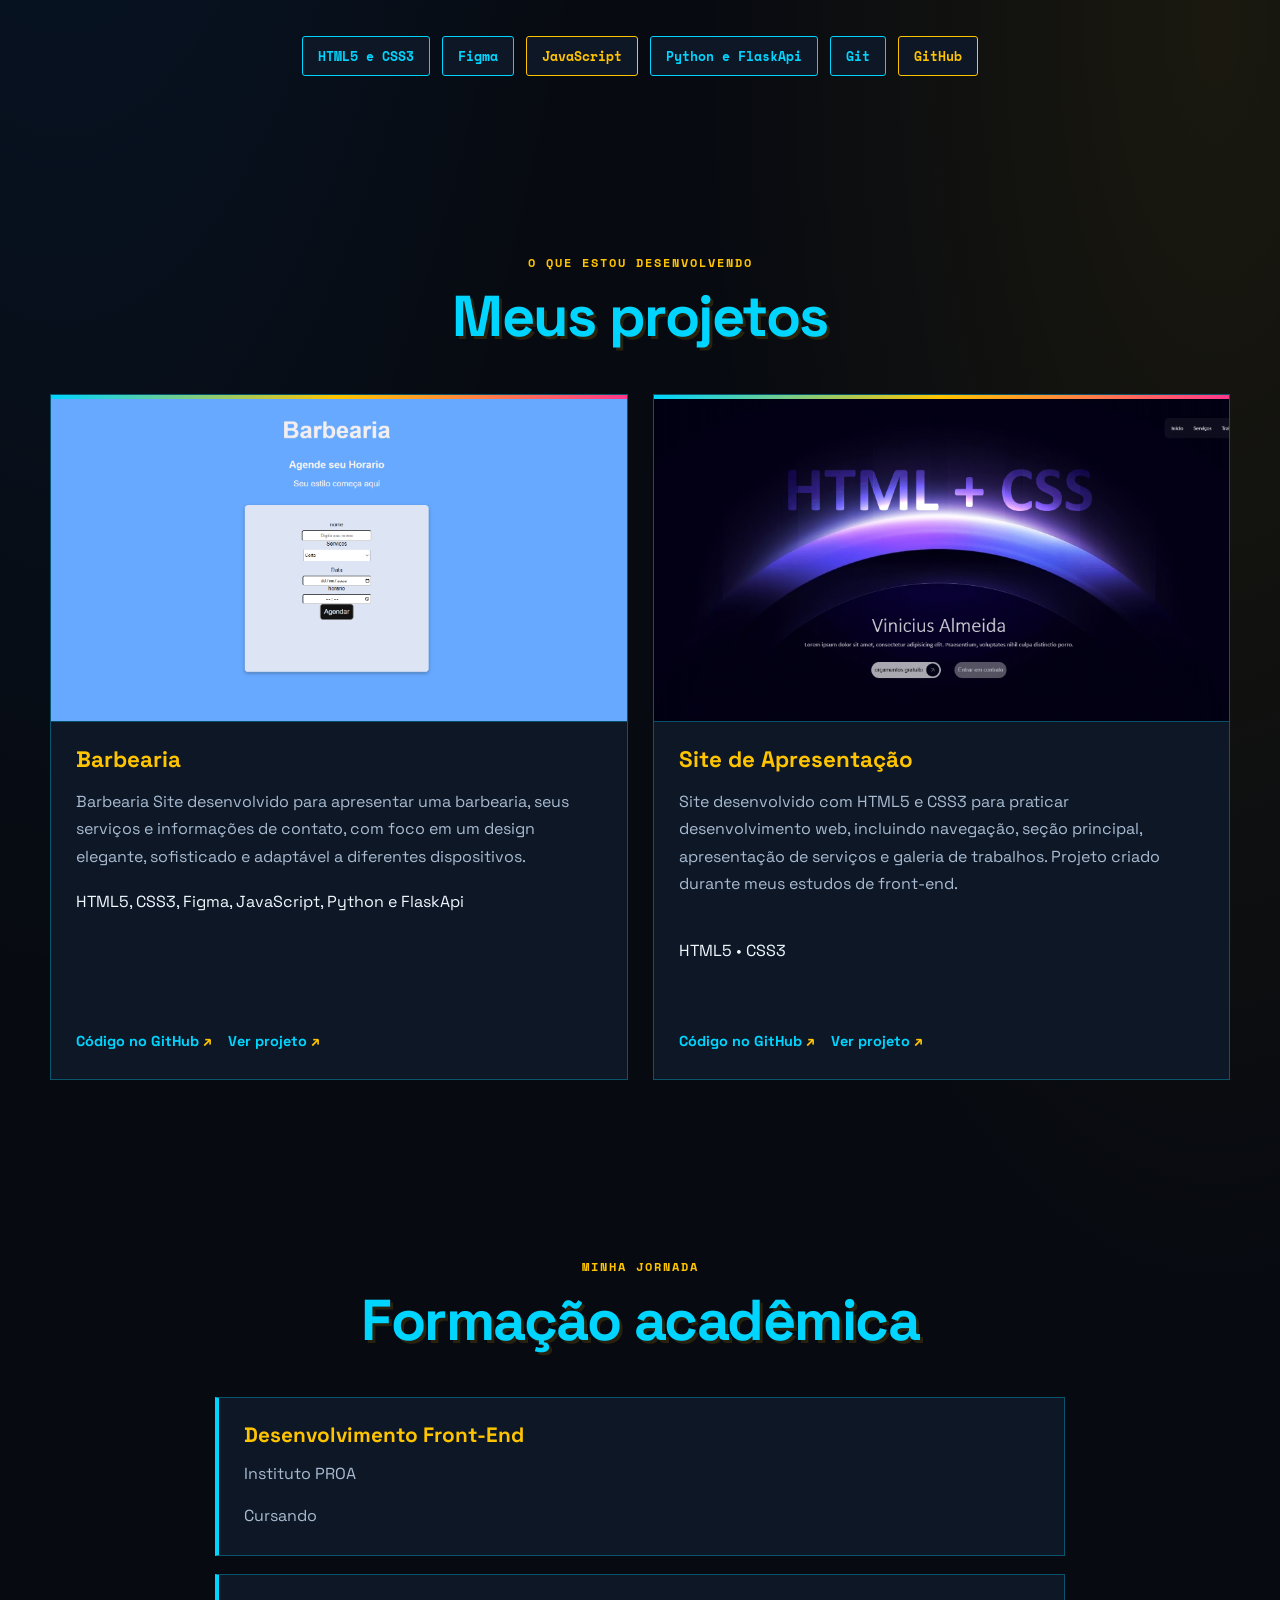
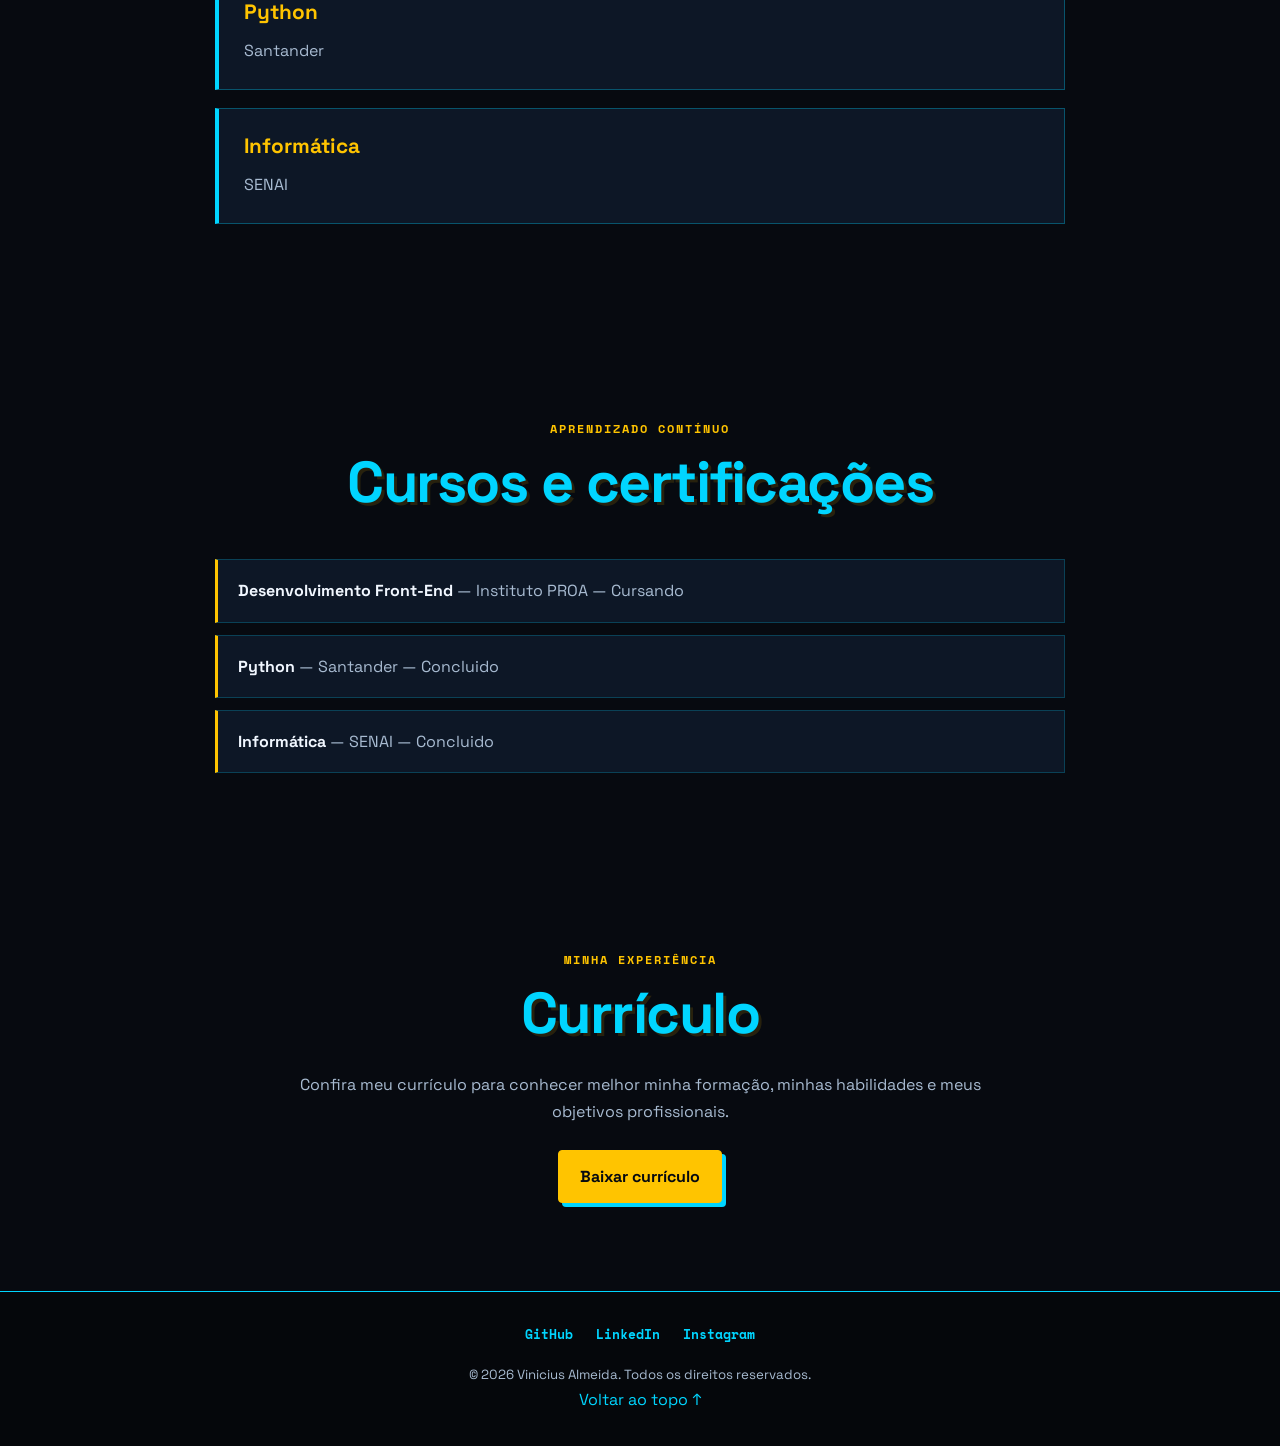
==== commit 59d23a5b: "Finaliza portfólio e corrige navegação e contato" ====
--- a/index.html
+++ b/index.html
@@ -130,17 +130,25 @@
         </section>
 
         <!-- Habilidades -->
-
-        <div class="container-skills">
-
-            <span class="skill-tag">HTML5 e CSS3</span>
-            <span class="skill-tag">Figma</span>
-            <span class="skill-tag">JavaScript</span>
-            <span class="skill-tag">Python e FlaskApi</span>
-            <span class="skill-tag">Git</span>
-            <span class="skill-tag">GitHub</span>
-
-        </div>
+        <section class="secao" id="habilidades">
+
+            <div class="titulo-secao">
+                <p class="subtitulo">MINHAS COMPETÊNCIAS</p>
+                <h2>Habilidades</h2>
+            </div>
+
+            <div class="container-skills">
+
+                <span class="skill-tag">HTML5 e CSS3</span>
+                <span class="skill-tag">Figma</span>
+                <span class="skill-tag">JavaScript</span>
+                <span class="skill-tag">Python e FlaskApi</span>
+                <span class="skill-tag">Git</span>
+                <span class="skill-tag">GitHub</span>
+
+            </div>
+
+        </section>
 
 
         <!-- Projetos -->
@@ -303,7 +311,8 @@
                 minhas habilidades e meus objetivos profissionais.
             </p>
 
-            <a href="https://drive.google.com/file/d/1IMDZjPmses2p5Xe11gBIuO6k8QJGyZNP/view?usp=sharing" class="botao botao-principal" download>
+            <a href="https://drive.google.com/file/d/1IMDZjPmses2p5Xe11gBIuO6k8QJGyZNP/view?usp=sharing"
+                class="botao botao-principal" download>
                 Baixar currículo
             </a>
 
--- a/styles/style.css
+++ b/styles/style.css
@@ -1,8 +1,4 @@
 
-/* ==========================================
-   VINI ALMEIDA — MANGO LOCO EDITION
-   Street art + cyberpunk + personalidade
-========================================== */
 
 @import url('https://fonts.googleapis.com/css2?family=Permanent+Marker&family=Space+Grotesk:wght@400;500;600;700&family=Space+Mono:wght@400;700&display=swap');
 
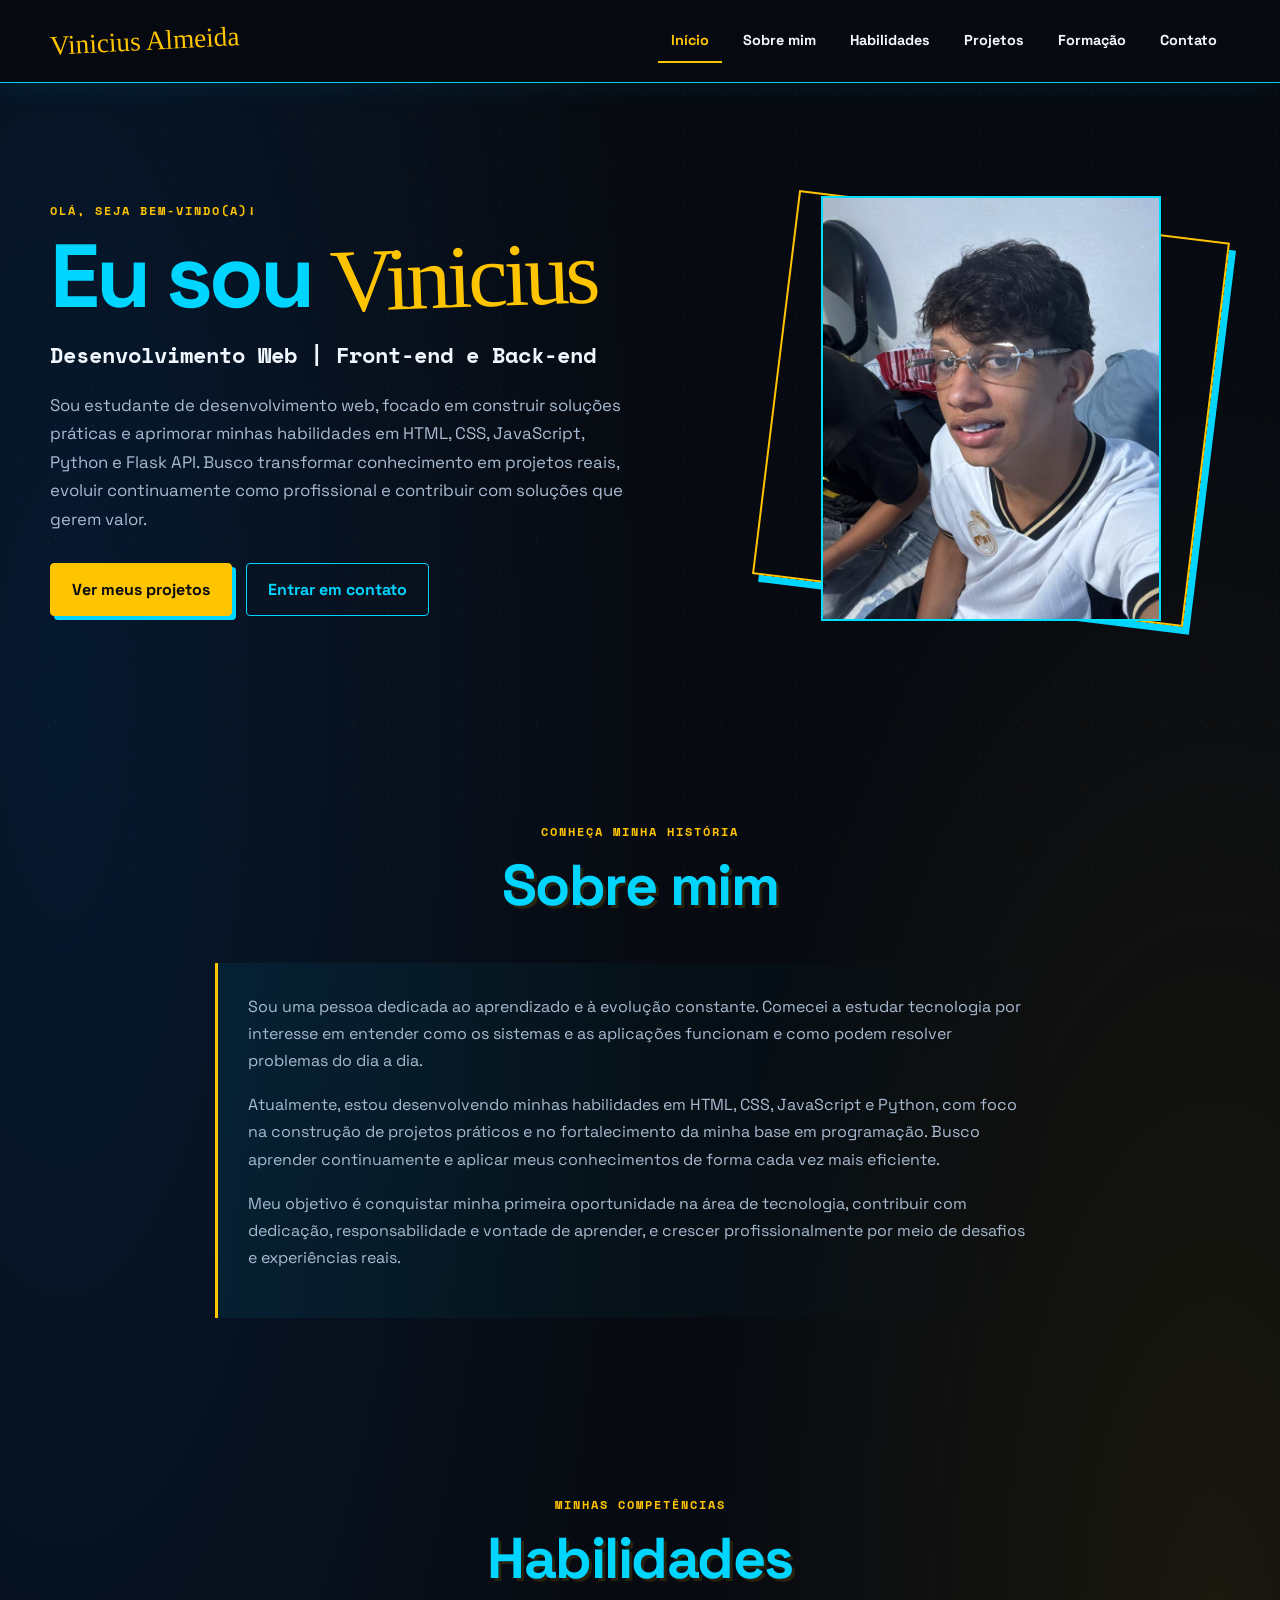
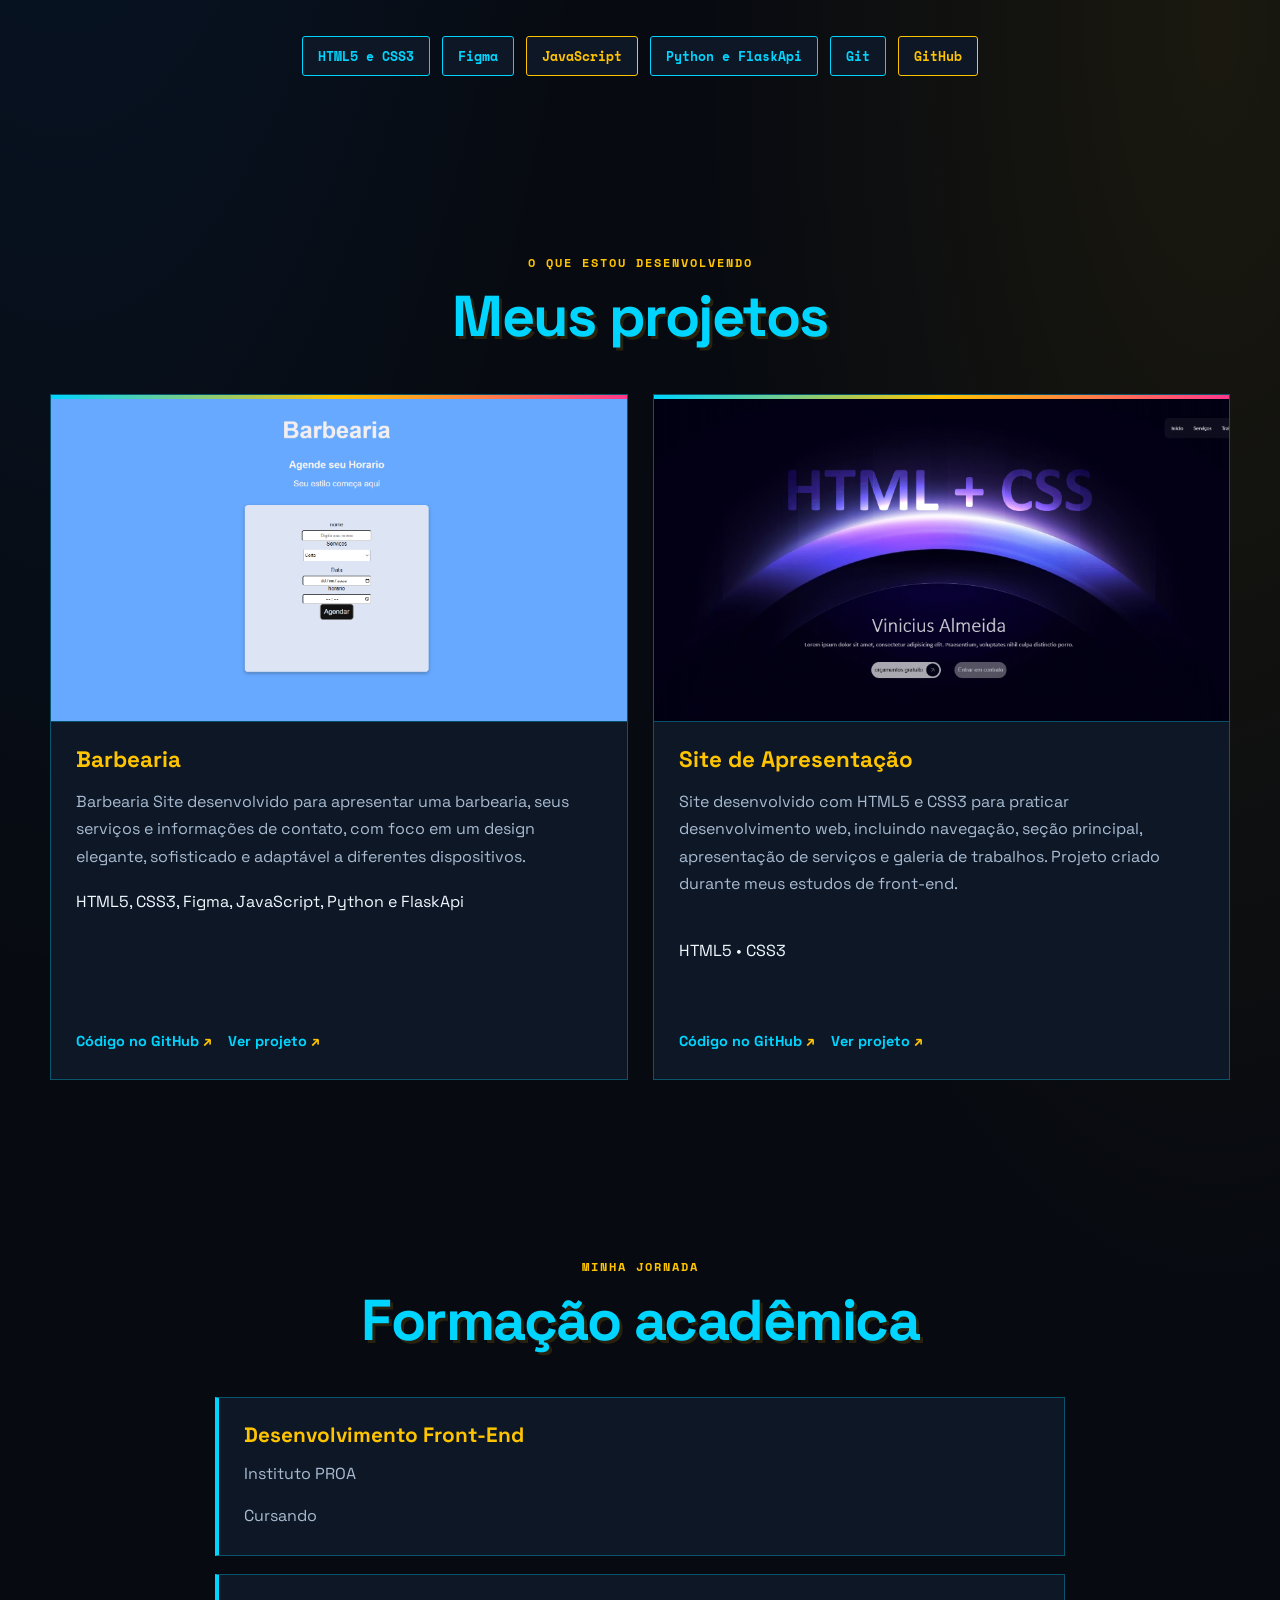
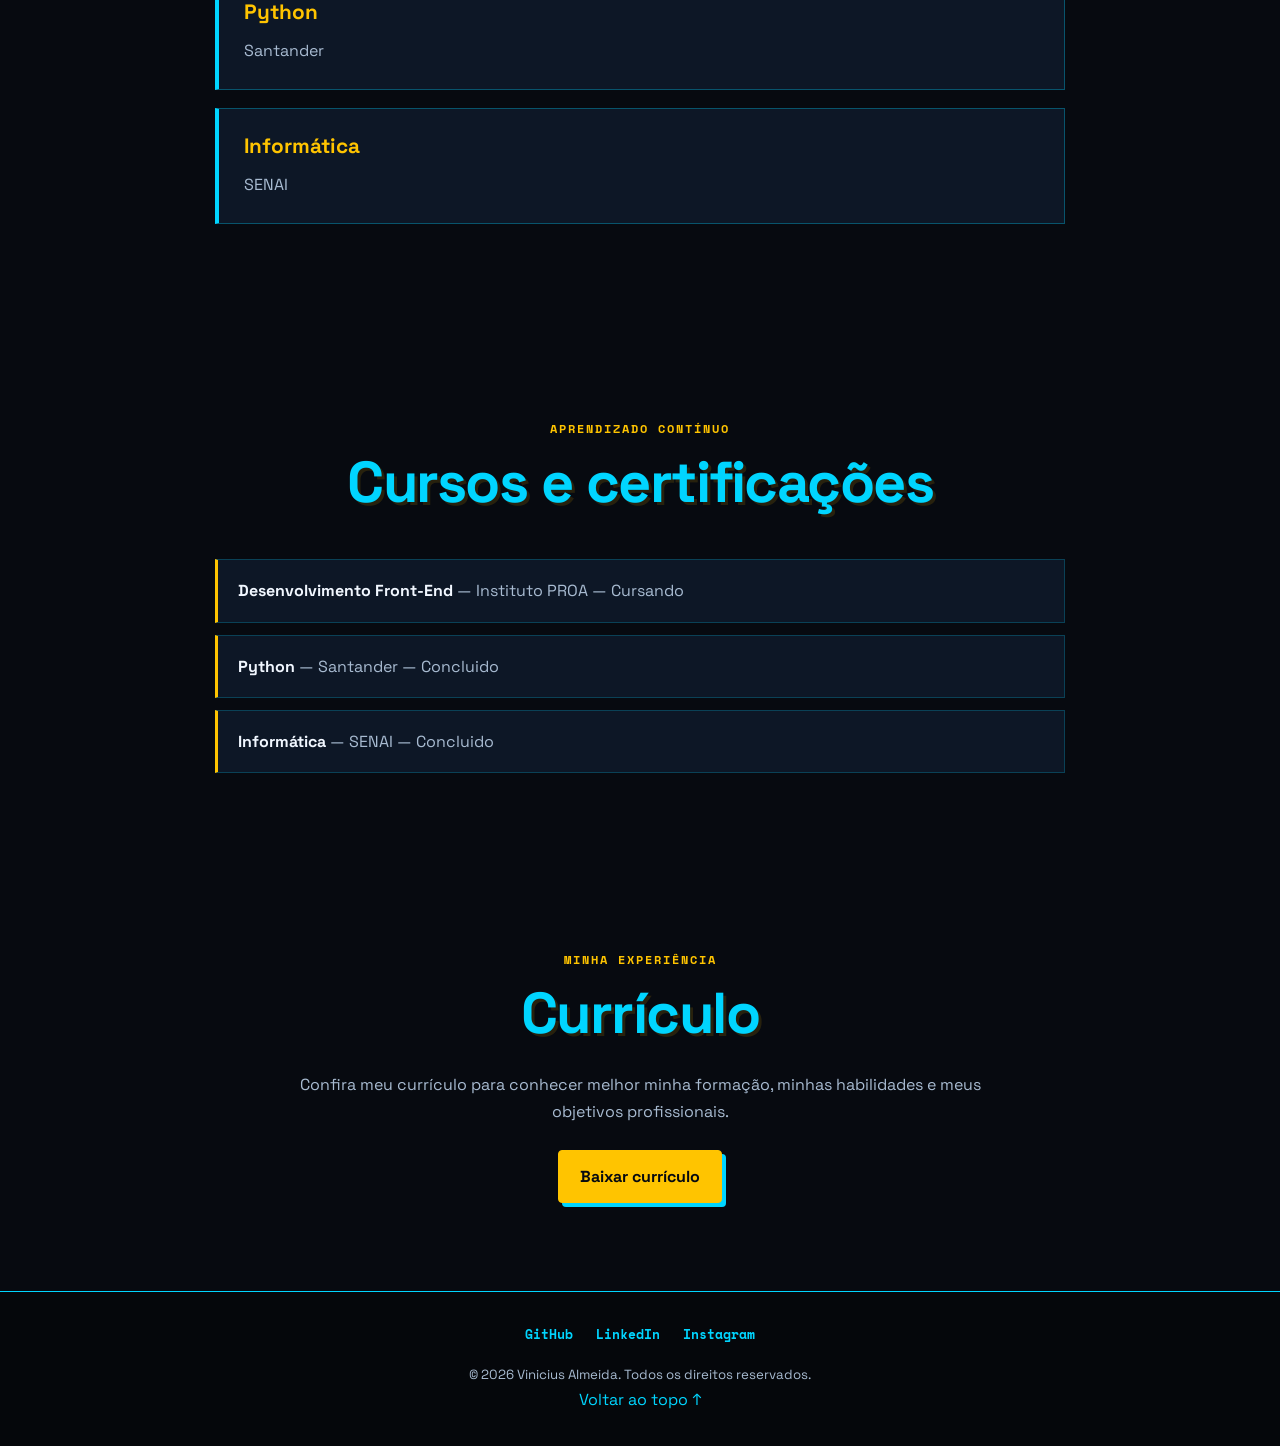
==== commit 570b9feb: "Atualiza portfólio" ====
--- a/index.html
+++ b/index.html
@@ -21,7 +21,7 @@
         <nav class="navegacao" aria-label="Navegação principal">
 
             <a href="index.html" class="logo">
-                Vincius Almeida
+                Vinicius Almeida
             </a>
 
             <ul class="menu-navegacao">
